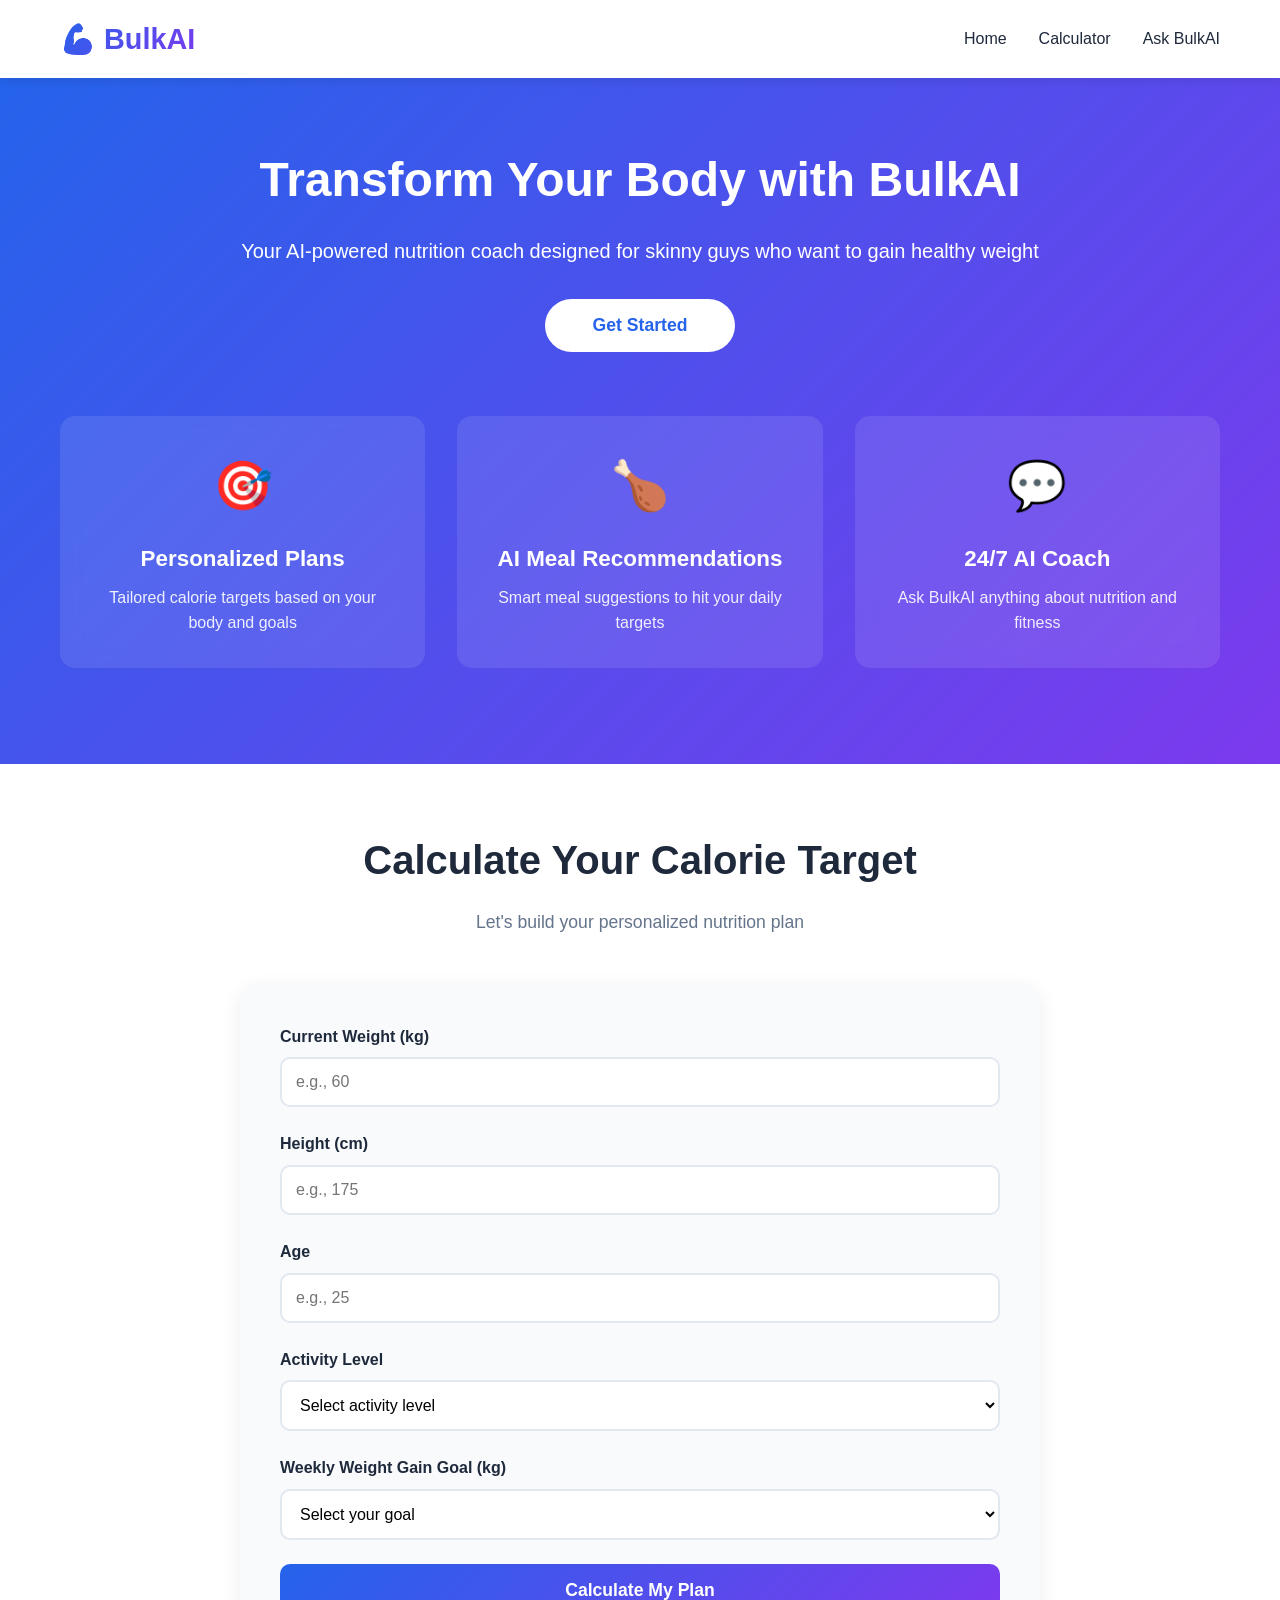
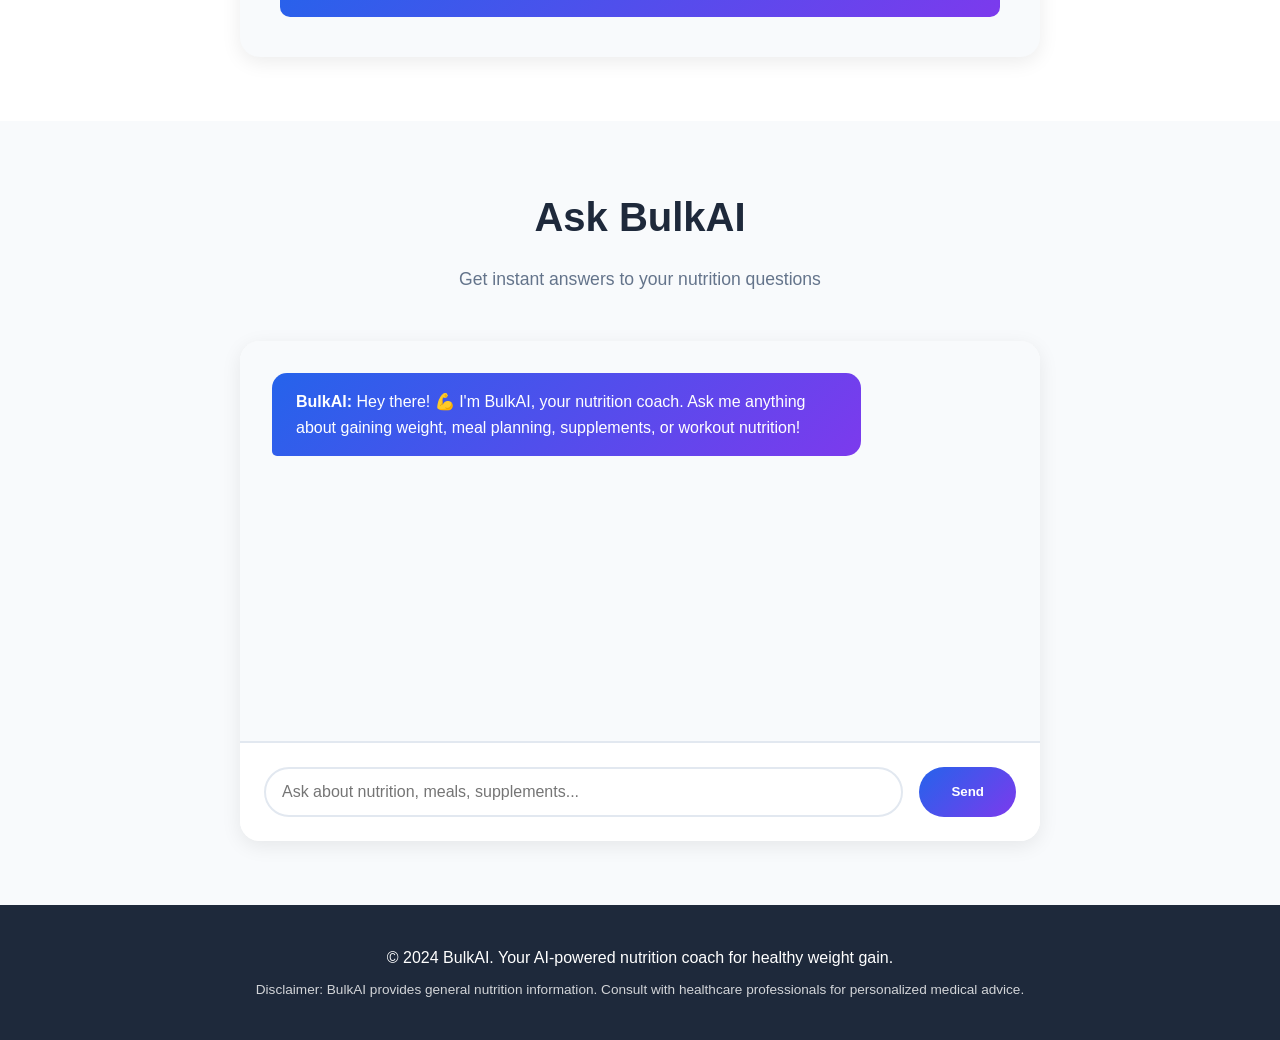
==== index.html @ 52ad4a72 "Create BulkAI web application with calculator and chat Co-authored-by: ayushalt01 <239588661+ayushal" ====
<!DOCTYPE html>
<html lang="en">
<head>
    <meta charset="UTF-8">
    <meta name="viewport" content="width=device-width, initial-scale=1.0">
    <title>BulkAI - Your AI Nutrition Coach for Healthy Weight Gain</title>
    <link rel="stylesheet" href="styles.css">
</head>
<body>
    <!-- Navigation -->
    <nav class="navbar">
        <div class="container">
            <div class="nav-brand">
                <h1>💪 BulkAI</h1>
            </div>
            <div class="nav-links">
                <a href="#home">Home</a>
                <a href="#calculator">Calculator</a>
                <a href="#chat">Ask BulkAI</a>
            </div>
        </div>
    </nav>

    <!-- Hero Section -->
    <section id="home" class="hero">
        <div class="container">
            <div class="hero-content">
                <h1 class="hero-title">Transform Your Body with BulkAI</h1>
                <p class="hero-subtitle">Your AI-powered nutrition coach designed for skinny guys who want to gain healthy weight</p>
                <button class="cta-button" onclick="scrollToCalculator()">Get Started</button>
            </div>
            <div class="hero-features">
                <div class="feature-card">
                    <span class="feature-icon">🎯</span>
                    <h3>Personalized Plans</h3>
                    <p>Tailored calorie targets based on your body and goals</p>
                </div>
                <div class="feature-card">
                    <span class="feature-icon">🍗</span>
                    <h3>AI Meal Recommendations</h3>
                    <p>Smart meal suggestions to hit your daily targets</p>
                </div>
                <div class="feature-card">
                    <span class="feature-icon">💬</span>
                    <h3>24/7 AI Coach</h3>
                    <p>Ask BulkAI anything about nutrition and fitness</p>
                </div>
            </div>
        </div>
    </section>

    <!-- Calculator Section -->
    <section id="calculator" class="calculator-section">
        <div class="container">
            <h2 class="section-title">Calculate Your Calorie Target</h2>
            <p class="section-subtitle">Let's build your personalized nutrition plan</p>
            
            <div class="calculator-content">
                <form id="bulkForm" class="bulk-form">
                    <div class="form-group">
                        <label for="weight">Current Weight (kg)</label>
                        <input type="number" id="weight" name="weight" placeholder="e.g., 60" required min="30" max="200" step="0.1">
                    </div>
                    
                    <div class="form-group">
                        <label for="height">Height (cm)</label>
                        <input type="number" id="height" name="height" placeholder="e.g., 175" required min="120" max="250">
                    </div>
                    
                    <div class="form-group">
                        <label for="age">Age</label>
                        <input type="number" id="age" name="age" placeholder="e.g., 25" required min="15" max="80">
                    </div>
                    
                    <div class="form-group">
                        <label for="activity">Activity Level</label>
                        <select id="activity" name="activity" required>
                            <option value="">Select activity level</option>
                            <option value="1.2">Sedentary (little or no exercise)</option>
                            <option value="1.375">Lightly active (1-3 days/week)</option>
                            <option value="1.55">Moderately active (3-5 days/week)</option>
                            <option value="1.725">Very active (6-7 days/week)</option>
                            <option value="1.9">Extremely active (athlete)</option>
                        </select>
                    </div>
                    
                    <div class="form-group">
                        <label for="goal">Weekly Weight Gain Goal (kg)</label>
                        <select id="goal" name="goal" required>
                            <option value="">Select your goal</option>
                            <option value="0.25">0.25 kg/week (Slow & Steady)</option>
                            <option value="0.5">0.5 kg/week (Recommended)</option>
                            <option value="0.75">0.75 kg/week (Aggressive)</option>
                        </select>
                    </div>
                    
                    <button type="submit" class="submit-button">Calculate My Plan</button>
                </form>
                
                <div id="results" class="results-container" style="display: none;">
                    <h3>Your Personalized Nutrition Plan</h3>
                    <div class="results-grid">
                        <div class="result-card">
                            <span class="result-label">Daily Calories</span>
                            <span class="result-value" id="calorieTarget">0</span>
                        </div>
                        <div class="result-card">
                            <span class="result-label">Protein (g)</span>
                            <span class="result-value" id="proteinTarget">0</span>
                        </div>
                        <div class="result-card">
                            <span class="result-label">Carbs (g)</span>
                            <span class="result-value" id="carbsTarget">0</span>
                        </div>
                        <div class="result-card">
                            <span class="result-label">Fats (g)</span>
                            <span class="result-value" id="fatsTarget">0</span>
                        </div>
                    </div>
                    
                    <div class="meal-recommendations">
                        <h4>🍽️ AI-Recommended Meals</h4>
                        <div id="mealList" class="meal-list"></div>
                    </div>
                </div>
            </div>
        </div>
    </section>

    <!-- Chat Section -->
    <section id="chat" class="chat-section">
        <div class="container">
            <h2 class="section-title">Ask BulkAI</h2>
            <p class="section-subtitle">Get instant answers to your nutrition questions</p>
            
            <div class="chat-container">
                <div id="chatMessages" class="chat-messages">
                    <div class="message bot-message">
                        <div class="message-content">
                            <strong>BulkAI:</strong> Hey there! 💪 I'm BulkAI, your nutrition coach. Ask me anything about gaining weight, meal planning, supplements, or workout nutrition!
                        </div>
                    </div>
                </div>
                
                <form id="chatForm" class="chat-input-form">
                    <input type="text" id="chatInput" placeholder="Ask about nutrition, meals, supplements..." required>
                    <button type="submit">Send</button>
                </form>
            </div>
        </div>
    </section>

    <!-- Footer -->
    <footer class="footer">
        <div class="container">
            <p>&copy; 2024 BulkAI. Your AI-powered nutrition coach for healthy weight gain.</p>
            <p class="disclaimer">Disclaimer: BulkAI provides general nutrition information. Consult with healthcare professionals for personalized medical advice.</p>
        </div>
    </footer>

    <script src="app.js"></script>
</body>
</html>
---- styles.css ----
/* Reset and Base Styles */
* {
    margin: 0;
    padding: 0;
    box-sizing: border-box;
}

:root {
    --primary-color: #2563eb;
    --primary-dark: #1e40af;
    --secondary-color: #10b981;
    --background: #f8fafc;
    --surface: #ffffff;
    --text-primary: #1e293b;
    --text-secondary: #64748b;
    --border-color: #e2e8f0;
    --success: #22c55e;
    --gradient: linear-gradient(135deg, #2563eb 0%, #7c3aed 100%);
}

body {
    font-family: 'Segoe UI', Tahoma, Geneva, Verdana, sans-serif;
    line-height: 1.6;
    color: var(--text-primary);
    background-color: var(--background);
}

.container {
    max-width: 1200px;
    margin: 0 auto;
    padding: 0 20px;
}

/* Navigation */
.navbar {
    background: var(--surface);
    box-shadow: 0 2px 10px rgba(0, 0, 0, 0.1);
    position: sticky;
    top: 0;
    z-index: 1000;
    padding: 1rem 0;
}

.navbar .container {
    display: flex;
    justify-content: space-between;
    align-items: center;
}

.nav-brand h1 {
    font-size: 1.8rem;
    background: var(--gradient);
    -webkit-background-clip: text;
    -webkit-text-fill-color: transparent;
    background-clip: text;
}

.nav-links {
    display: flex;
    gap: 2rem;
}

.nav-links a {
    color: var(--text-primary);
    text-decoration: none;
    font-weight: 500;
    transition: color 0.3s ease;
}

.nav-links a:hover {
    color: var(--primary-color);
}

/* Hero Section */
.hero {
    background: var(--gradient);
    color: white;
    padding: 4rem 0 6rem;
    text-align: center;
}

.hero-content {
    margin-bottom: 4rem;
}

.hero-title {
    font-size: 3rem;
    font-weight: 700;
    margin-bottom: 1rem;
    animation: fadeInUp 0.8s ease;
}

.hero-subtitle {
    font-size: 1.25rem;
    margin-bottom: 2rem;
    opacity: 0.95;
    animation: fadeInUp 0.8s ease 0.2s both;
}

.cta-button {
    background: white;
    color: var(--primary-color);
    border: none;
    padding: 1rem 3rem;
    font-size: 1.1rem;
    font-weight: 600;
    border-radius: 50px;
    cursor: pointer;
    transition: transform 0.3s ease, box-shadow 0.3s ease;
    animation: fadeInUp 0.8s ease 0.4s both;
}

.cta-button:hover {
    transform: translateY(-2px);
    box-shadow: 0 10px 25px rgba(0, 0, 0, 0.2);
}

.hero-features {
    display: grid;
    grid-template-columns: repeat(auto-fit, minmax(280px, 1fr));
    gap: 2rem;
    margin-top: 3rem;
}

.feature-card {
    background: rgba(255, 255, 255, 0.1);
    backdrop-filter: blur(10px);
    border-radius: 15px;
    padding: 2rem;
    transition: transform 0.3s ease;
}

.feature-card:hover {
    transform: translateY(-5px);
}

.feature-icon {
    font-size: 3rem;
    display: block;
    margin-bottom: 1rem;
}

.feature-card h3 {
    font-size: 1.4rem;
    margin-bottom: 0.5rem;
}

.feature-card p {
    opacity: 0.9;
}

/* Calculator Section */
.calculator-section {
    padding: 4rem 0;
    background: var(--surface);
}

.section-title {
    font-size: 2.5rem;
    text-align: center;
    margin-bottom: 1rem;
    color: var(--text-primary);
}

.section-subtitle {
    text-align: center;
    color: var(--text-secondary);
    font-size: 1.1rem;
    margin-bottom: 3rem;
}

.calculator-content {
    max-width: 800px;
    margin: 0 auto;
}

.bulk-form {
    background: var(--background);
    padding: 2.5rem;
    border-radius: 20px;
    box-shadow: 0 5px 20px rgba(0, 0, 0, 0.08);
}

.form-group {
    margin-bottom: 1.5rem;
}

.form-group label {
    display: block;
    font-weight: 600;
    margin-bottom: 0.5rem;
    color: var(--text-primary);
}

.form-group input,
.form-group select {
    width: 100%;
    padding: 0.875rem;
    border: 2px solid var(--border-color);
    border-radius: 10px;
    font-size: 1rem;
    transition: border-color 0.3s ease;
    background: var(--surface);
}

.form-group input:focus,
.form-group select:focus {
    outline: none;
    border-color: var(--primary-color);
}

.submit-button {
    width: 100%;
    background: var(--gradient);
    color: white;
    border: none;
    padding: 1rem;
    font-size: 1.1rem;
    font-weight: 600;
    border-radius: 10px;
    cursor: pointer;
    transition: transform 0.3s ease, box-shadow 0.3s ease;
}

.submit-button:hover {
    transform: translateY(-2px);
    box-shadow: 0 10px 25px rgba(37, 99, 235, 0.3);
}

/* Results */
.results-container {
    margin-top: 2rem;
    padding: 2rem;
    background: var(--background);
    border-radius: 20px;
    animation: fadeInUp 0.6s ease;
}

.results-container h3 {
    font-size: 1.8rem;
    margin-bottom: 1.5rem;
    text-align: center;
    color: var(--text-primary);
}

.results-grid {
    display: grid;
    grid-template-columns: repeat(auto-fit, minmax(150px, 1fr));
    gap: 1rem;
    margin-bottom: 2rem;
}

.result-card {
    background: var(--surface);
    padding: 1.5rem;
    border-radius: 15px;
    text-align: center;
    box-shadow: 0 2px 10px rgba(0, 0, 0, 0.05);
}

.result-label {
    display: block;
    font-size: 0.9rem;
    color: var(--text-secondary);
    margin-bottom: 0.5rem;
}

.result-value {
    display: block;
    font-size: 2rem;
    font-weight: 700;
    background: var(--gradient);
    -webkit-background-clip: text;
    -webkit-text-fill-color: transparent;
    background-clip: text;
}

/* Meal Recommendations */
.meal-recommendations {
    margin-top: 2rem;
}

.meal-recommendations h4 {
    font-size: 1.5rem;
    margin-bottom: 1rem;
    color: var(--text-primary);
}

.meal-list {
    display: grid;
    gap: 1rem;
}

.meal-item {
    background: var(--surface);
    padding: 1.5rem;
    border-radius: 15px;
    border-left: 4px solid var(--primary-color);
    box-shadow: 0 2px 10px rgba(0, 0, 0, 0.05);
}

.meal-item h5 {
    font-size: 1.2rem;
    margin-bottom: 0.5rem;
    color: var(--text-primary);
}

.meal-item p {
    color: var(--text-secondary);
    line-height: 1.6;
}

.meal-item .meal-calories {
    display: inline-block;
    margin-top: 0.5rem;
    padding: 0.3rem 0.8rem;
    background: var(--primary-color);
    color: white;
    border-radius: 20px;
    font-size: 0.9rem;
    font-weight: 600;
}

/* Chat Section */
.chat-section {
    padding: 4rem 0;
    background: var(--background);
}

.chat-container {
    max-width: 800px;
    margin: 0 auto;
    background: var(--surface);
    border-radius: 20px;
    box-shadow: 0 5px 20px rgba(0, 0, 0, 0.08);
    overflow: hidden;
}

.chat-messages {
    height: 400px;
    overflow-y: auto;
    padding: 2rem;
    background: var(--background);
}

.message {
    margin-bottom: 1.5rem;
    animation: fadeInUp 0.4s ease;
}

.message-content {
    padding: 1rem 1.5rem;
    border-radius: 15px;
    max-width: 80%;
    line-height: 1.6;
}

.bot-message .message-content {
    background: var(--gradient);
    color: white;
    border-bottom-left-radius: 5px;
}

.user-message .message-content {
    background: var(--border-color);
    color: var(--text-primary);
    margin-left: auto;
    border-bottom-right-radius: 5px;
}

.chat-input-form {
    display: flex;
    padding: 1.5rem;
    background: var(--surface);
    border-top: 2px solid var(--border-color);
}

.chat-input-form input {
    flex: 1;
    padding: 0.875rem 1rem;
    border: 2px solid var(--border-color);
    border-radius: 25px;
    font-size: 1rem;
    margin-right: 1rem;
}

.chat-input-form input:focus {
    outline: none;
    border-color: var(--primary-color);
}

.chat-input-form button {
    background: var(--gradient);
    color: white;
    border: none;
    padding: 0.875rem 2rem;
    border-radius: 25px;
    font-weight: 600;
    cursor: pointer;
    transition: transform 0.3s ease;
}

.chat-input-form button:hover {
    transform: scale(1.05);
}

/* Footer */
.footer {
    background: var(--text-primary);
    color: white;
    padding: 2rem 0;
    text-align: center;
}

.footer p {
    margin: 0.5rem 0;
}

.disclaimer {
    font-size: 0.85rem;
    opacity: 0.8;
    margin-top: 1rem;
}

/* Animations */
@keyframes fadeInUp {
    from {
        opacity: 0;
        transform: translateY(20px);
    }
    to {
        opacity: 1;
        transform: translateY(0);
    }
}

/* Responsive Design */
@media (max-width: 768px) {
    .hero-title {
        font-size: 2rem;
    }
    
    .hero-subtitle {
        font-size: 1rem;
    }
    
    .nav-links {
        gap: 1rem;
    }
    
    .section-title {
        font-size: 2rem;
    }
    
    .bulk-form {
        padding: 1.5rem;
    }
    
    .results-grid {
        grid-template-columns: repeat(2, 1fr);
    }
    
    .chat-messages {
        height: 300px;
    }
    
    .message-content {
        max-width: 90%;
    }
}

@media (max-width: 480px) {
    .nav-links {
        font-size: 0.9rem;
        gap: 0.8rem;
    }
    
    .hero-title {
        font-size: 1.5rem;
    }
    
    .cta-button {
        padding: 0.8rem 2rem;
        font-size: 1rem;
    }
    
    .results-grid {
        grid-template-columns: 1fr;
    }
}
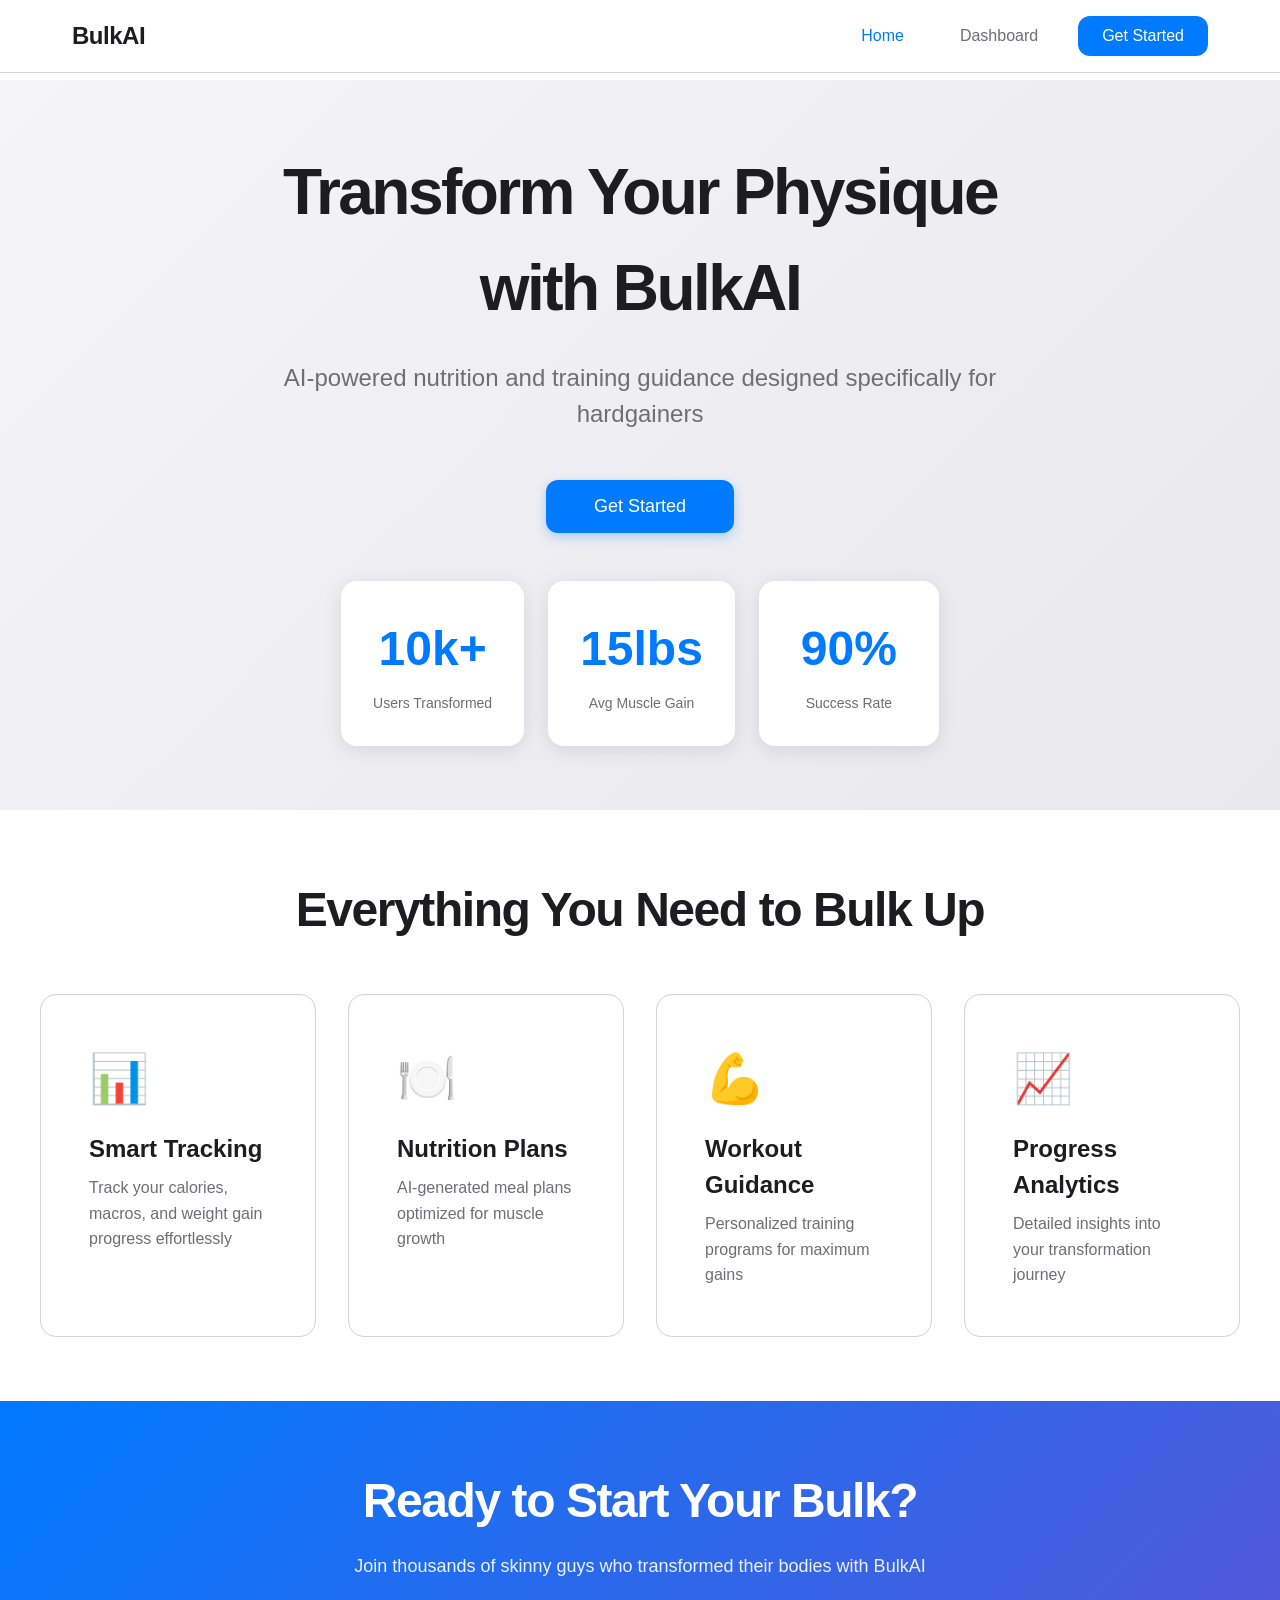
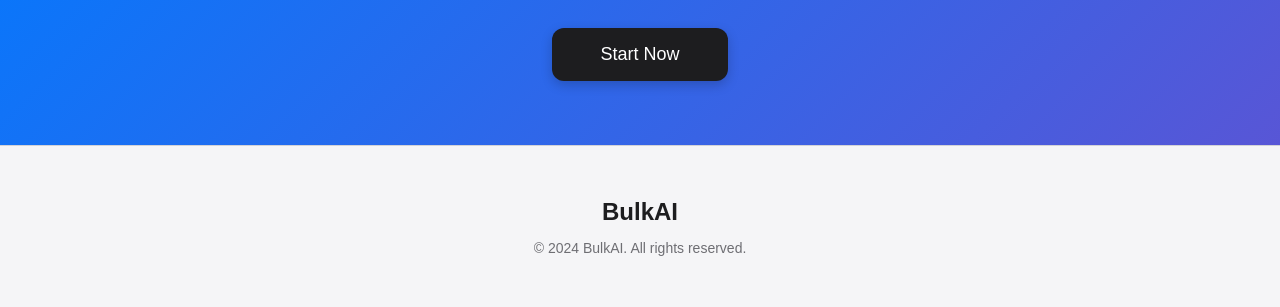
==== commit b3fec593: "Create BulkAI web app with landing page, dashboard, and nutrition form Co-authored-by: ayushalt01 <2" ====
--- a/index.html
+++ b/index.html
@@ -3,161 +3,91 @@
 <head>
     <meta charset="UTF-8">
     <meta name="viewport" content="width=device-width, initial-scale=1.0">
-    <title>BulkAI - Your AI Nutrition Coach for Healthy Weight Gain</title>
+    <title>BulkAI - Smart Muscle Gain for Skinny Guys</title>
     <link rel="stylesheet" href="styles.css">
 </head>
 <body>
     <!-- Navigation -->
     <nav class="navbar">
-        <div class="container">
-            <div class="nav-brand">
-                <h1>💪 BulkAI</h1>
-            </div>
+        <div class="nav-container">
+            <div class="logo">BulkAI</div>
             <div class="nav-links">
-                <a href="#home">Home</a>
-                <a href="#calculator">Calculator</a>
-                <a href="#chat">Ask BulkAI</a>
+                <a href="index.html" class="nav-link active">Home</a>
+                <a href="dashboard.html" class="nav-link">Dashboard</a>
+                <a href="#" class="nav-link btn-primary" id="getStartedNav">Get Started</a>
             </div>
         </div>
     </nav>
 
     <!-- Hero Section -->
-    <section id="home" class="hero">
-        <div class="container">
-            <div class="hero-content">
-                <h1 class="hero-title">Transform Your Body with BulkAI</h1>
-                <p class="hero-subtitle">Your AI-powered nutrition coach designed for skinny guys who want to gain healthy weight</p>
-                <button class="cta-button" onclick="scrollToCalculator()">Get Started</button>
+    <section class="hero">
+        <div class="hero-content fade-in">
+            <h1 class="hero-title">Transform Your Physique with BulkAI</h1>
+            <p class="hero-subtitle">AI-powered nutrition and training guidance designed specifically for hardgainers</p>
+            <button class="cta-button" id="getStartedBtn">Get Started</button>
+        </div>
+        <div class="hero-visual fade-in-delayed">
+            <div class="stat-card">
+                <div class="stat-number">10k+</div>
+                <div class="stat-label">Users Transformed</div>
             </div>
-            <div class="hero-features">
-                <div class="feature-card">
-                    <span class="feature-icon">🎯</span>
-                    <h3>Personalized Plans</h3>
-                    <p>Tailored calorie targets based on your body and goals</p>
+            <div class="stat-card">
+                <div class="stat-number">15lbs</div>
+                <div class="stat-label">Avg Muscle Gain</div>
+            </div>
+            <div class="stat-card">
+                <div class="stat-number">90%</div>
+                <div class="stat-label">Success Rate</div>
+            </div>
+        </div>
+    </section>
+
+    <!-- Features Section -->
+    <section class="features">
+        <div class="features-container">
+            <h2 class="section-title">Everything You Need to Bulk Up</h2>
+            <div class="features-grid">
+                <div class="feature-card slide-up">
+                    <div class="feature-icon">📊</div>
+                    <h3 class="feature-title">Smart Tracking</h3>
+                    <p class="feature-description">Track your calories, macros, and weight gain progress effortlessly</p>
                 </div>
-                <div class="feature-card">
-                    <span class="feature-icon">🍗</span>
-                    <h3>AI Meal Recommendations</h3>
-                    <p>Smart meal suggestions to hit your daily targets</p>
+                <div class="feature-card slide-up delay-1">
+                    <div class="feature-icon">🍽️</div>
+                    <h3 class="feature-title">Nutrition Plans</h3>
+                    <p class="feature-description">AI-generated meal plans optimized for muscle growth</p>
                 </div>
-                <div class="feature-card">
-                    <span class="feature-icon">💬</span>
-                    <h3>24/7 AI Coach</h3>
-                    <p>Ask BulkAI anything about nutrition and fitness</p>
+                <div class="feature-card slide-up delay-2">
+                    <div class="feature-icon">💪</div>
+                    <h3 class="feature-title">Workout Guidance</h3>
+                    <p class="feature-description">Personalized training programs for maximum gains</p>
+                </div>
+                <div class="feature-card slide-up delay-3">
+                    <div class="feature-icon">📈</div>
+                    <h3 class="feature-title">Progress Analytics</h3>
+                    <p class="feature-description">Detailed insights into your transformation journey</p>
                 </div>
             </div>
         </div>
     </section>
 
-    <!-- Calculator Section -->
-    <section id="calculator" class="calculator-section">
-        <div class="container">
-            <h2 class="section-title">Calculate Your Calorie Target</h2>
-            <p class="section-subtitle">Let's build your personalized nutrition plan</p>
-            
-            <div class="calculator-content">
-                <form id="bulkForm" class="bulk-form">
-                    <div class="form-group">
-                        <label for="weight">Current Weight (kg)</label>
-                        <input type="number" id="weight" name="weight" placeholder="e.g., 60" required min="30" max="200" step="0.1">
-                    </div>
-                    
-                    <div class="form-group">
-                        <label for="height">Height (cm)</label>
-                        <input type="number" id="height" name="height" placeholder="e.g., 175" required min="120" max="250">
-                    </div>
-                    
-                    <div class="form-group">
-                        <label for="age">Age</label>
-                        <input type="number" id="age" name="age" placeholder="e.g., 25" required min="15" max="80">
-                    </div>
-                    
-                    <div class="form-group">
-                        <label for="activity">Activity Level</label>
-                        <select id="activity" name="activity" required>
-                            <option value="">Select activity level</option>
-                            <option value="1.2">Sedentary (little or no exercise)</option>
-                            <option value="1.375">Lightly active (1-3 days/week)</option>
-                            <option value="1.55">Moderately active (3-5 days/week)</option>
-                            <option value="1.725">Very active (6-7 days/week)</option>
-                            <option value="1.9">Extremely active (athlete)</option>
-                        </select>
-                    </div>
-                    
-                    <div class="form-group">
-                        <label for="goal">Weekly Weight Gain Goal (kg)</label>
-                        <select id="goal" name="goal" required>
-                            <option value="">Select your goal</option>
-                            <option value="0.25">0.25 kg/week (Slow & Steady)</option>
-                            <option value="0.5">0.5 kg/week (Recommended)</option>
-                            <option value="0.75">0.75 kg/week (Aggressive)</option>
-                        </select>
-                    </div>
-                    
-                    <button type="submit" class="submit-button">Calculate My Plan</button>
-                </form>
-                
-                <div id="results" class="results-container" style="display: none;">
-                    <h3>Your Personalized Nutrition Plan</h3>
-                    <div class="results-grid">
-                        <div class="result-card">
-                            <span class="result-label">Daily Calories</span>
-                            <span class="result-value" id="calorieTarget">0</span>
-                        </div>
-                        <div class="result-card">
-                            <span class="result-label">Protein (g)</span>
-                            <span class="result-value" id="proteinTarget">0</span>
-                        </div>
-                        <div class="result-card">
-                            <span class="result-label">Carbs (g)</span>
-                            <span class="result-value" id="carbsTarget">0</span>
-                        </div>
-                        <div class="result-card">
-                            <span class="result-label">Fats (g)</span>
-                            <span class="result-value" id="fatsTarget">0</span>
-                        </div>
-                    </div>
-                    
-                    <div class="meal-recommendations">
-                        <h4>🍽️ AI-Recommended Meals</h4>
-                        <div id="mealList" class="meal-list"></div>
-                    </div>
-                </div>
-            </div>
-        </div>
-    </section>
-
-    <!-- Chat Section -->
-    <section id="chat" class="chat-section">
-        <div class="container">
-            <h2 class="section-title">Ask BulkAI</h2>
-            <p class="section-subtitle">Get instant answers to your nutrition questions</p>
-            
-            <div class="chat-container">
-                <div id="chatMessages" class="chat-messages">
-                    <div class="message bot-message">
-                        <div class="message-content">
-                            <strong>BulkAI:</strong> Hey there! 💪 I'm BulkAI, your nutrition coach. Ask me anything about gaining weight, meal planning, supplements, or workout nutrition!
-                        </div>
-                    </div>
-                </div>
-                
-                <form id="chatForm" class="chat-input-form">
-                    <input type="text" id="chatInput" placeholder="Ask about nutrition, meals, supplements..." required>
-                    <button type="submit">Send</button>
-                </form>
-            </div>
+    <!-- CTA Section -->
+    <section class="cta-section">
+        <div class="cta-content fade-in">
+            <h2 class="cta-title">Ready to Start Your Bulk?</h2>
+            <p class="cta-text">Join thousands of skinny guys who transformed their bodies with BulkAI</p>
+            <button class="cta-button secondary" id="startNowBtn">Start Now</button>
         </div>
     </section>
 
     <!-- Footer -->
     <footer class="footer">
-        <div class="container">
-            <p>&copy; 2024 BulkAI. Your AI-powered nutrition coach for healthy weight gain.</p>
-            <p class="disclaimer">Disclaimer: BulkAI provides general nutrition information. Consult with healthcare professionals for personalized medical advice.</p>
+        <div class="footer-content">
+            <div class="footer-logo">BulkAI</div>
+            <p class="footer-text">© 2024 BulkAI. All rights reserved.</p>
         </div>
     </footer>
 
-    <script src="app.js"></script>
+    <script src="script.js"></script>
 </body>
 </html>
--- a/styles.css
+++ b/styles.css
@@ -1,4 +1,4 @@
-/* Reset and Base Styles */
+/* Global Styles & SF Pro Font */
 * {
     margin: 0;
     padding: 0;
@@ -6,424 +6,794 @@
 }
 
 :root {
-    --primary-color: #2563eb;
-    --primary-dark: #1e40af;
-    --secondary-color: #10b981;
-    --background: #f8fafc;
-    --surface: #ffffff;
-    --text-primary: #1e293b;
-    --text-secondary: #64748b;
-    --border-color: #e2e8f0;
-    --success: #22c55e;
-    --gradient: linear-gradient(135deg, #2563eb 0%, #7c3aed 100%);
+    /* Colors - Apple-inspired palette */
+    --primary: #007AFF;
+    --primary-dark: #0051D5;
+    --secondary: #5856D6;
+    --success: #34C759;
+    --warning: #FF9500;
+    --error: #FF3B30;
+    --background: #FFFFFF;
+    --surface: #F5F5F7;
+    --surface-elevated: #FFFFFF;
+    --text-primary: #1D1D1F;
+    --text-secondary: #6E6E73;
+    --border: #D2D2D7;
+    --shadow: rgba(0, 0, 0, 0.1);
+    
+    /* Typography */
+    --font-family: -apple-system, BlinkMacSystemFont, 'Segoe UI', 'Roboto', 'Helvetica Neue', Arial, sans-serif;
+    --font-size-xs: 0.75rem;
+    --font-size-sm: 0.875rem;
+    --font-size-base: 1rem;
+    --font-size-lg: 1.125rem;
+    --font-size-xl: 1.5rem;
+    --font-size-2xl: 2rem;
+    --font-size-3xl: 3rem;
+    --font-size-4xl: 4rem;
+    
+    /* Spacing */
+    --spacing-xs: 0.25rem;
+    --spacing-sm: 0.5rem;
+    --spacing-md: 1rem;
+    --spacing-lg: 1.5rem;
+    --spacing-xl: 2rem;
+    --spacing-2xl: 3rem;
+    --spacing-3xl: 4rem;
+    
+    /* Border Radius */
+    --radius-sm: 8px;
+    --radius-md: 12px;
+    --radius-lg: 16px;
+    --radius-xl: 24px;
+    
+    /* Transitions */
+    --transition-fast: 150ms ease;
+    --transition-base: 250ms ease;
+    --transition-slow: 350ms ease;
 }
 
 body {
-    font-family: 'Segoe UI', Tahoma, Geneva, Verdana, sans-serif;
-    line-height: 1.6;
+    font-family: var(--font-family);
+    background-color: var(--background);
     color: var(--text-primary);
-    background-color: var(--background);
-}
-
-.container {
+    line-height: 1.5;
+    -webkit-font-smoothing: antialiased;
+    -moz-osx-font-smoothing: grayscale;
+}
+
+/* Navigation */
+.navbar {
+    position: fixed;
+    top: 0;
+    left: 0;
+    right: 0;
+    background: rgba(255, 255, 255, 0.8);
+    backdrop-filter: blur(20px);
+    -webkit-backdrop-filter: blur(20px);
+    border-bottom: 1px solid var(--border);
+    z-index: 1000;
+    padding: var(--spacing-md) 0;
+}
+
+.nav-container {
     max-width: 1200px;
     margin: 0 auto;
-    padding: 0 20px;
-}
-
-/* Navigation */
-.navbar {
-    background: var(--surface);
-    box-shadow: 0 2px 10px rgba(0, 0, 0, 0.1);
-    position: sticky;
-    top: 0;
-    z-index: 1000;
-    padding: 1rem 0;
-}
-
-.navbar .container {
+    padding: 0 var(--spacing-xl);
     display: flex;
     justify-content: space-between;
     align-items: center;
 }
 
-.nav-brand h1 {
-    font-size: 1.8rem;
-    background: var(--gradient);
-    -webkit-background-clip: text;
-    -webkit-text-fill-color: transparent;
-    background-clip: text;
+.logo {
+    font-size: var(--font-size-xl);
+    font-weight: 600;
+    color: var(--text-primary);
+    letter-spacing: -0.02em;
 }
 
 .nav-links {
     display: flex;
-    gap: 2rem;
-}
-
-.nav-links a {
+    gap: var(--spacing-lg);
+    align-items: center;
+}
+
+.nav-link {
+    color: var(--text-secondary);
+    text-decoration: none;
+    font-size: var(--font-size-base);
+    font-weight: 400;
+    transition: color var(--transition-fast);
+    padding: var(--spacing-sm) var(--spacing-md);
+    border-radius: var(--radius-sm);
+}
+
+.nav-link:hover {
     color: var(--text-primary);
-    text-decoration: none;
-    font-weight: 500;
-    transition: color 0.3s ease;
-}
-
-.nav-links a:hover {
-    color: var(--primary-color);
+}
+
+.nav-link.active {
+    color: var(--primary);
+}
+
+.nav-link.btn-primary {
+    background: var(--primary);
+    color: white;
+    font-weight: 500;
+    padding: var(--spacing-sm) var(--spacing-lg);
+}
+
+.nav-link.btn-primary:hover {
+    background: var(--primary-dark);
+    color: white;
 }
 
 /* Hero Section */
 .hero {
-    background: var(--gradient);
+    margin-top: 80px;
+    padding: var(--spacing-3xl) var(--spacing-xl);
+    min-height: 80vh;
+    display: flex;
+    flex-direction: column;
+    align-items: center;
+    justify-content: center;
+    text-align: center;
+    background: linear-gradient(135deg, #F5F5F7 0%, #E8E8ED 100%);
+}
+
+.hero-content {
+    max-width: 800px;
+    margin-bottom: var(--spacing-2xl);
+}
+
+.hero-title {
+    font-size: var(--font-size-4xl);
+    font-weight: 700;
+    letter-spacing: -0.04em;
+    margin-bottom: var(--spacing-lg);
+    color: var(--text-primary);
+}
+
+.hero-subtitle {
+    font-size: var(--font-size-xl);
+    color: var(--text-secondary);
+    margin-bottom: var(--spacing-2xl);
+    font-weight: 400;
+}
+
+.cta-button {
+    background: var(--primary);
     color: white;
-    padding: 4rem 0 6rem;
+    border: none;
+    padding: var(--spacing-md) var(--spacing-2xl);
+    font-size: var(--font-size-lg);
+    font-weight: 500;
+    border-radius: var(--radius-md);
+    cursor: pointer;
+    transition: all var(--transition-base);
+    box-shadow: 0 4px 12px rgba(0, 122, 255, 0.3);
+}
+
+.cta-button:hover {
+    background: var(--primary-dark);
+    transform: translateY(-2px);
+    box-shadow: 0 8px 20px rgba(0, 122, 255, 0.4);
+}
+
+.cta-button.secondary {
+    background: var(--text-primary);
+    box-shadow: 0 4px 12px rgba(0, 0, 0, 0.2);
+}
+
+.cta-button.secondary:hover {
+    background: #000;
+    box-shadow: 0 8px 20px rgba(0, 0, 0, 0.3);
+}
+
+.hero-visual {
+    display: flex;
+    gap: var(--spacing-lg);
+    flex-wrap: wrap;
+    justify-content: center;
+}
+
+.stat-card {
+    background: var(--surface-elevated);
+    padding: var(--spacing-xl);
+    border-radius: var(--radius-lg);
+    box-shadow: 0 4px 20px var(--shadow);
+    min-width: 180px;
+    transition: transform var(--transition-base);
+}
+
+.stat-card:hover {
+    transform: translateY(-4px);
+}
+
+.stat-number {
+    font-size: var(--font-size-3xl);
+    font-weight: 700;
+    color: var(--primary);
+    margin-bottom: var(--spacing-sm);
+}
+
+.stat-label {
+    font-size: var(--font-size-sm);
+    color: var(--text-secondary);
+    font-weight: 500;
+}
+
+/* Features Section */
+.features {
+    padding: var(--spacing-3xl) var(--spacing-xl);
+    background: var(--background);
+}
+
+.features-container {
+    max-width: 1200px;
+    margin: 0 auto;
+}
+
+.section-title {
+    font-size: var(--font-size-3xl);
+    font-weight: 700;
     text-align: center;
-}
-
-.hero-content {
-    margin-bottom: 4rem;
-}
-
-.hero-title {
-    font-size: 3rem;
-    font-weight: 700;
-    margin-bottom: 1rem;
-    animation: fadeInUp 0.8s ease;
-}
-
-.hero-subtitle {
-    font-size: 1.25rem;
-    margin-bottom: 2rem;
-    opacity: 0.95;
-    animation: fadeInUp 0.8s ease 0.2s both;
-}
-
-.cta-button {
-    background: white;
-    color: var(--primary-color);
-    border: none;
-    padding: 1rem 3rem;
-    font-size: 1.1rem;
-    font-weight: 600;
-    border-radius: 50px;
-    cursor: pointer;
-    transition: transform 0.3s ease, box-shadow 0.3s ease;
-    animation: fadeInUp 0.8s ease 0.4s both;
-}
-
-.cta-button:hover {
-    transform: translateY(-2px);
-    box-shadow: 0 10px 25px rgba(0, 0, 0, 0.2);
-}
-
-.hero-features {
+    margin-bottom: var(--spacing-2xl);
+    letter-spacing: -0.03em;
+}
+
+.features-grid {
     display: grid;
-    grid-template-columns: repeat(auto-fit, minmax(280px, 1fr));
-    gap: 2rem;
-    margin-top: 3rem;
+    grid-template-columns: repeat(auto-fit, minmax(250px, 1fr));
+    gap: var(--spacing-xl);
 }
 
 .feature-card {
-    background: rgba(255, 255, 255, 0.1);
-    backdrop-filter: blur(10px);
-    border-radius: 15px;
-    padding: 2rem;
-    transition: transform 0.3s ease;
+    background: var(--surface-elevated);
+    padding: var(--spacing-2xl);
+    border-radius: var(--radius-lg);
+    border: 1px solid var(--border);
+    transition: all var(--transition-base);
 }
 
 .feature-card:hover {
-    transform: translateY(-5px);
+    transform: translateY(-4px);
+    box-shadow: 0 8px 24px var(--shadow);
+    border-color: var(--primary);
 }
 
 .feature-icon {
     font-size: 3rem;
-    display: block;
-    margin-bottom: 1rem;
-}
-
-.feature-card h3 {
-    font-size: 1.4rem;
-    margin-bottom: 0.5rem;
-}
-
-.feature-card p {
-    opacity: 0.9;
-}
-
-/* Calculator Section */
-.calculator-section {
-    padding: 4rem 0;
-    background: var(--surface);
-}
-
-.section-title {
-    font-size: 2.5rem;
+    margin-bottom: var(--spacing-md);
+}
+
+.feature-title {
+    font-size: var(--font-size-xl);
+    font-weight: 600;
+    margin-bottom: var(--spacing-sm);
+}
+
+.feature-description {
+    color: var(--text-secondary);
+    font-size: var(--font-size-base);
+    line-height: 1.6;
+}
+
+/* CTA Section */
+.cta-section {
+    padding: var(--spacing-3xl) var(--spacing-xl);
+    background: linear-gradient(135deg, var(--primary) 0%, var(--secondary) 100%);
     text-align: center;
-    margin-bottom: 1rem;
-    color: var(--text-primary);
-}
-
-.section-subtitle {
-    text-align: center;
-    color: var(--text-secondary);
-    font-size: 1.1rem;
-    margin-bottom: 3rem;
-}
-
-.calculator-content {
+}
+
+.cta-content {
     max-width: 800px;
     margin: 0 auto;
 }
 
-.bulk-form {
-    background: var(--background);
-    padding: 2.5rem;
-    border-radius: 20px;
-    box-shadow: 0 5px 20px rgba(0, 0, 0, 0.08);
-}
-
-.form-group {
-    margin-bottom: 1.5rem;
-}
-
-.form-group label {
-    display: block;
+.cta-title {
+    font-size: var(--font-size-3xl);
+    font-weight: 700;
+    color: white;
+    margin-bottom: var(--spacing-md);
+    letter-spacing: -0.03em;
+}
+
+.cta-text {
+    font-size: var(--font-size-lg);
+    color: rgba(255, 255, 255, 0.9);
+    margin-bottom: var(--spacing-2xl);
+}
+
+/* Footer */
+.footer {
+    background: var(--surface);
+    padding: var(--spacing-2xl) var(--spacing-xl);
+    text-align: center;
+    border-top: 1px solid var(--border);
+}
+
+.footer-logo {
+    font-size: var(--font-size-xl);
     font-weight: 600;
-    margin-bottom: 0.5rem;
+    margin-bottom: var(--spacing-sm);
+}
+
+.footer-text {
+    color: var(--text-secondary);
+    font-size: var(--font-size-sm);
+}
+
+/* Dashboard Styles */
+.dashboard {
+    margin-top: 80px;
+    padding: var(--spacing-2xl) var(--spacing-xl);
+    background: var(--surface);
+    min-height: 100vh;
+}
+
+.dashboard-container {
+    max-width: 1200px;
+    margin: 0 auto;
+}
+
+.dashboard-header {
+    margin-bottom: var(--spacing-2xl);
+}
+
+.dashboard-title {
+    font-size: var(--font-size-3xl);
+    font-weight: 700;
+    margin-bottom: var(--spacing-sm);
+    letter-spacing: -0.03em;
+}
+
+.dashboard-subtitle {
+    font-size: var(--font-size-lg);
+    color: var(--text-secondary);
+}
+
+.stats-grid {
+    display: grid;
+    grid-template-columns: repeat(auto-fit, minmax(250px, 1fr));
+    gap: var(--spacing-lg);
+    margin-bottom: var(--spacing-2xl);
+}
+
+.dashboard-card {
+    background: var(--surface-elevated);
+    border-radius: var(--radius-lg);
+    padding: var(--spacing-xl);
+    border: 1px solid var(--border);
+    box-shadow: 0 2px 8px var(--shadow);
+    transition: all var(--transition-base);
+}
+
+.dashboard-card:hover {
+    box-shadow: 0 4px 16px var(--shadow);
+    transform: translateY(-2px);
+}
+
+.dashboard-card.full-width {
+    grid-column: 1 / -1;
+}
+
+.card-header {
+    display: flex;
+    justify-content: space-between;
+    align-items: center;
+    margin-bottom: var(--spacing-lg);
+}
+
+.card-title {
+    font-size: var(--font-size-base);
+    font-weight: 600;
+    color: var(--text-secondary);
+    text-transform: uppercase;
+    letter-spacing: 0.05em;
+    font-size: var(--font-size-sm);
+}
+
+.card-icon {
+    font-size: 1.5rem;
+}
+
+.card-content {
+    display: flex;
+    align-items: baseline;
+    gap: var(--spacing-sm);
+}
+
+.metric-value {
+    font-size: var(--font-size-3xl);
+    font-weight: 700;
     color: var(--text-primary);
 }
 
-.form-group input,
-.form-group select {
-    width: 100%;
-    padding: 0.875rem;
-    border: 2px solid var(--border-color);
-    border-radius: 10px;
-    font-size: 1rem;
-    transition: border-color 0.3s ease;
+.metric-unit {
+    font-size: var(--font-size-lg);
+    color: var(--text-secondary);
+}
+
+.card-footer {
+    margin-top: var(--spacing-md);
+}
+
+.trend {
+    font-size: var(--font-size-sm);
+    font-weight: 500;
+    padding: var(--spacing-xs) var(--spacing-sm);
+    border-radius: var(--radius-sm);
+    display: inline-block;
+}
+
+.trend.positive {
+    color: var(--success);
+    background: rgba(52, 199, 89, 0.1);
+}
+
+.trend.negative {
+    color: var(--error);
+    background: rgba(255, 59, 48, 0.1);
+}
+
+.trend.neutral {
+    color: var(--text-secondary);
     background: var(--surface);
 }
 
-.form-group input:focus,
-.form-group select:focus {
-    outline: none;
-    border-color: var(--primary-color);
-}
-
-.submit-button {
-    width: 100%;
-    background: var(--gradient);
+/* Chart Section */
+.chart-section {
+    margin-bottom: var(--spacing-2xl);
+}
+
+.chart-controls {
+    display: flex;
+    gap: var(--spacing-sm);
+}
+
+.chart-btn {
+    padding: var(--spacing-sm) var(--spacing-md);
+    border: 1px solid var(--border);
+    background: var(--surface);
+    color: var(--text-secondary);
+    border-radius: var(--radius-sm);
+    cursor: pointer;
+    font-size: var(--font-size-sm);
+    font-weight: 500;
+    transition: all var(--transition-fast);
+}
+
+.chart-btn:hover {
+    background: var(--surface-elevated);
+}
+
+.chart-btn.active {
+    background: var(--primary);
     color: white;
-    border: none;
-    padding: 1rem;
-    font-size: 1.1rem;
+    border-color: var(--primary);
+}
+
+.chart-container {
+    height: 300px;
+    display: flex;
+    align-items: center;
+    justify-content: center;
+    color: var(--text-secondary);
+    font-size: var(--font-size-lg);
+    margin-top: var(--spacing-lg);
+}
+
+/* Quick Actions */
+.quick-actions {
+    margin-bottom: var(--spacing-2xl);
+}
+
+.section-title-small {
+    font-size: var(--font-size-xl);
     font-weight: 600;
-    border-radius: 10px;
-    cursor: pointer;
-    transition: transform 0.3s ease, box-shadow 0.3s ease;
-}
-
-.submit-button:hover {
-    transform: translateY(-2px);
-    box-shadow: 0 10px 25px rgba(37, 99, 235, 0.3);
-}
-
-/* Results */
-.results-container {
-    margin-top: 2rem;
-    padding: 2rem;
-    background: var(--background);
-    border-radius: 20px;
-    animation: fadeInUp 0.6s ease;
-}
-
-.results-container h3 {
-    font-size: 1.8rem;
-    margin-bottom: 1.5rem;
-    text-align: center;
-    color: var(--text-primary);
-}
-
-.results-grid {
+    margin-bottom: var(--spacing-lg);
+}
+
+.actions-grid {
     display: grid;
     grid-template-columns: repeat(auto-fit, minmax(150px, 1fr));
-    gap: 1rem;
-    margin-bottom: 2rem;
-}
-
-.result-card {
+    gap: var(--spacing-md);
+}
+
+.action-card {
+    background: var(--surface-elevated);
+    padding: var(--spacing-xl);
+    border-radius: var(--radius-lg);
+    text-align: center;
+    cursor: pointer;
+    transition: all var(--transition-base);
+    border: 1px solid var(--border);
+    text-decoration: none;
+    color: var(--text-primary);
+    display: block;
+}
+
+.action-card:hover {
+    transform: translateY(-4px);
+    box-shadow: 0 8px 24px var(--shadow);
+    border-color: var(--primary);
+}
+
+.action-icon {
+    font-size: 2.5rem;
+    margin-bottom: var(--spacing-sm);
+}
+
+.action-title {
+    font-size: var(--font-size-base);
+    font-weight: 500;
+}
+
+/* Activity Section */
+.activity-section {
+    margin-bottom: var(--spacing-2xl);
+}
+
+.activity-list {
+    display: flex;
+    flex-direction: column;
+    gap: var(--spacing-md);
+}
+
+.activity-item {
+    display: flex;
+    align-items: center;
+    gap: var(--spacing-md);
+    padding: var(--spacing-md);
+    border-radius: var(--radius-md);
+    transition: background var(--transition-fast);
+}
+
+.activity-item:hover {
     background: var(--surface);
-    padding: 1.5rem;
-    border-radius: 15px;
-    text-align: center;
-    box-shadow: 0 2px 10px rgba(0, 0, 0, 0.05);
-}
-
-.result-label {
-    display: block;
-    font-size: 0.9rem;
-    color: var(--text-secondary);
-    margin-bottom: 0.5rem;
-}
-
-.result-value {
-    display: block;
-    font-size: 2rem;
-    font-weight: 700;
-    background: var(--gradient);
-    -webkit-background-clip: text;
-    -webkit-text-fill-color: transparent;
-    background-clip: text;
-}
-
-/* Meal Recommendations */
-.meal-recommendations {
-    margin-top: 2rem;
-}
-
-.meal-recommendations h4 {
+}
+
+.activity-icon {
     font-size: 1.5rem;
-    margin-bottom: 1rem;
-    color: var(--text-primary);
-}
-
-.meal-list {
-    display: grid;
-    gap: 1rem;
-}
-
-.meal-item {
+    width: 40px;
+    height: 40px;
+    display: flex;
+    align-items: center;
+    justify-content: center;
     background: var(--surface);
-    padding: 1.5rem;
-    border-radius: 15px;
-    border-left: 4px solid var(--primary-color);
-    box-shadow: 0 2px 10px rgba(0, 0, 0, 0.05);
-}
-
-.meal-item h5 {
-    font-size: 1.2rem;
-    margin-bottom: 0.5rem;
-    color: var(--text-primary);
-}
-
-.meal-item p {
-    color: var(--text-secondary);
-    line-height: 1.6;
-}
-
-.meal-item .meal-calories {
-    display: inline-block;
-    margin-top: 0.5rem;
-    padding: 0.3rem 0.8rem;
-    background: var(--primary-color);
-    color: white;
-    border-radius: 20px;
-    font-size: 0.9rem;
+    border-radius: var(--radius-sm);
+}
+
+.activity-details {
+    flex: 1;
+}
+
+.activity-title {
+    font-weight: 500;
+    font-size: var(--font-size-base);
+    margin-bottom: 2px;
+}
+
+.activity-time {
+    font-size: var(--font-size-sm);
+    color: var(--text-secondary);
+}
+
+.activity-value {
     font-weight: 600;
-}
-
-/* Chat Section */
-.chat-section {
-    padding: 4rem 0;
-    background: var(--background);
-}
-
-.chat-container {
+    color: var(--primary);
+}
+
+/* Nutrition Form Styles */
+.nutrition-page {
+    margin-top: 80px;
+    padding: var(--spacing-2xl) var(--spacing-xl);
+    background: var(--surface);
+    min-height: 100vh;
+}
+
+.form-container {
     max-width: 800px;
     margin: 0 auto;
+}
+
+.form-header {
+    text-align: center;
+    margin-bottom: var(--spacing-2xl);
+}
+
+.form-title {
+    font-size: var(--font-size-3xl);
+    font-weight: 700;
+    margin-bottom: var(--spacing-sm);
+    letter-spacing: -0.03em;
+}
+
+.form-subtitle {
+    font-size: var(--font-size-lg);
+    color: var(--text-secondary);
+}
+
+.nutrition-form {
+    background: var(--surface-elevated);
+    padding: var(--spacing-2xl);
+    border-radius: var(--radius-lg);
+    border: 1px solid var(--border);
+    margin-bottom: var(--spacing-2xl);
+}
+
+.form-group {
+    margin-bottom: var(--spacing-lg);
+}
+
+.form-label {
+    display: block;
+    font-size: var(--font-size-base);
+    font-weight: 500;
+    margin-bottom: var(--spacing-sm);
+    color: var(--text-primary);
+}
+
+.macro-icon {
+    margin-right: var(--spacing-xs);
+}
+
+.form-input {
+    width: 100%;
+    padding: var(--spacing-md);
+    border: 1px solid var(--border);
+    border-radius: var(--radius-md);
+    font-size: var(--font-size-base);
+    font-family: var(--font-family);
+    transition: all var(--transition-fast);
+    background: var(--background);
+}
+
+.form-input:focus {
+    outline: none;
+    border-color: var(--primary);
+    box-shadow: 0 0 0 3px rgba(0, 122, 255, 0.1);
+}
+
+.form-textarea {
+    resize: vertical;
+    min-height: 80px;
+}
+
+.input-with-unit {
+    position: relative;
+}
+
+.input-with-unit .form-input {
+    padding-right: 50px;
+}
+
+.input-unit {
+    position: absolute;
+    right: var(--spacing-md);
+    top: 50%;
+    transform: translateY(-50%);
+    color: var(--text-secondary);
+    font-weight: 500;
+}
+
+.macros-section {
+    margin: var(--spacing-xl) 0;
+    padding: var(--spacing-xl);
     background: var(--surface);
-    border-radius: 20px;
-    box-shadow: 0 5px 20px rgba(0, 0, 0, 0.08);
+    border-radius: var(--radius-md);
+}
+
+.macros-grid {
+    display: grid;
+    grid-template-columns: repeat(auto-fit, minmax(150px, 1fr));
+    gap: var(--spacing-lg);
+}
+
+.form-actions {
+    display: flex;
+    gap: var(--spacing-md);
+    justify-content: flex-end;
+    margin-top: var(--spacing-xl);
+}
+
+.btn-primary,
+.btn-secondary {
+    padding: var(--spacing-md) var(--spacing-2xl);
+    border: none;
+    border-radius: var(--radius-md);
+    font-size: var(--font-size-base);
+    font-weight: 500;
+    cursor: pointer;
+    transition: all var(--transition-base);
+    font-family: var(--font-family);
+}
+
+.btn-primary {
+    background: var(--primary);
+    color: white;
+}
+
+.btn-primary:hover {
+    background: var(--primary-dark);
+    transform: translateY(-1px);
+}
+
+.btn-secondary {
+    background: var(--surface);
+    color: var(--text-primary);
+    border: 1px solid var(--border);
+}
+
+.btn-secondary:hover {
+    background: var(--border);
+}
+
+/* Daily Summary */
+.daily-summary {
+    background: var(--surface-elevated);
+    padding: var(--spacing-2xl);
+    border-radius: var(--radius-lg);
+    border: 1px solid var(--border);
+}
+
+.summary-grid {
+    display: grid;
+    grid-template-columns: repeat(auto-fit, minmax(200px, 1fr));
+    gap: var(--spacing-lg);
+    margin-top: var(--spacing-lg);
+}
+
+.summary-item {
+    padding: var(--spacing-lg);
+    background: var(--surface);
+    border-radius: var(--radius-md);
+}
+
+.summary-label {
+    font-size: var(--font-size-sm);
+    color: var(--text-secondary);
+    margin-bottom: var(--spacing-sm);
+    font-weight: 500;
+    text-transform: uppercase;
+    letter-spacing: 0.05em;
+}
+
+.summary-value {
+    font-size: var(--font-size-2xl);
+    font-weight: 700;
+    color: var(--text-primary);
+    margin-bottom: var(--spacing-sm);
+}
+
+.summary-progress {
+    margin-top: var(--spacing-md);
+}
+
+.progress-bar {
+    width: 100%;
+    height: 8px;
+    background: var(--border);
+    border-radius: 4px;
     overflow: hidden;
-}
-
-.chat-messages {
-    height: 400px;
-    overflow-y: auto;
-    padding: 2rem;
-    background: var(--background);
-}
-
-.message {
-    margin-bottom: 1.5rem;
-    animation: fadeInUp 0.4s ease;
-}
-
-.message-content {
-    padding: 1rem 1.5rem;
-    border-radius: 15px;
-    max-width: 80%;
-    line-height: 1.6;
-}
-
-.bot-message .message-content {
-    background: var(--gradient);
-    color: white;
-    border-bottom-left-radius: 5px;
-}
-
-.user-message .message-content {
-    background: var(--border-color);
-    color: var(--text-primary);
-    margin-left: auto;
-    border-bottom-right-radius: 5px;
-}
-
-.chat-input-form {
-    display: flex;
-    padding: 1.5rem;
-    background: var(--surface);
-    border-top: 2px solid var(--border-color);
-}
-
-.chat-input-form input {
-    flex: 1;
-    padding: 0.875rem 1rem;
-    border: 2px solid var(--border-color);
-    border-radius: 25px;
-    font-size: 1rem;
-    margin-right: 1rem;
-}
-
-.chat-input-form input:focus {
-    outline: none;
-    border-color: var(--primary-color);
-}
-
-.chat-input-form button {
-    background: var(--gradient);
-    color: white;
-    border: none;
-    padding: 0.875rem 2rem;
-    border-radius: 25px;
-    font-weight: 600;
-    cursor: pointer;
-    transition: transform 0.3s ease;
-}
-
-.chat-input-form button:hover {
-    transform: scale(1.05);
-}
-
-/* Footer */
-.footer {
-    background: var(--text-primary);
-    color: white;
-    padding: 2rem 0;
-    text-align: center;
-}
-
-.footer p {
-    margin: 0.5rem 0;
-}
-
-.disclaimer {
-    font-size: 0.85rem;
-    opacity: 0.8;
-    margin-top: 1rem;
+    margin-bottom: var(--spacing-xs);
+}
+
+.progress-fill {
+    height: 100%;
+    background: linear-gradient(90deg, var(--primary) 0%, var(--secondary) 100%);
+    border-radius: 4px;
+    transition: width var(--transition-slow);
+}
+
+.progress-text {
+    font-size: var(--font-size-xs);
+    color: var(--text-secondary);
 }
 
 /* Animations */
-@keyframes fadeInUp {
+@keyframes fadeIn {
     from {
         opacity: 0;
         transform: translateY(20px);
@@ -434,57 +804,127 @@
     }
 }
 
+@keyframes slideUp {
+    from {
+        opacity: 0;
+        transform: translateY(30px);
+    }
+    to {
+        opacity: 1;
+        transform: translateY(0);
+    }
+}
+
+.fade-in {
+    animation: fadeIn 0.6s ease-out;
+}
+
+.fade-in-delayed {
+    animation: fadeIn 0.8s ease-out 0.2s both;
+}
+
+.slide-up {
+    animation: slideUp 0.6s ease-out;
+}
+
+.slide-up.delay-1 {
+    animation: slideUp 0.6s ease-out 0.1s both;
+}
+
+.slide-up.delay-2 {
+    animation: slideUp 0.6s ease-out 0.2s both;
+}
+
+.slide-up.delay-3 {
+    animation: slideUp 0.6s ease-out 0.3s both;
+}
+
+.slide-up.delay-4 {
+    animation: slideUp 0.6s ease-out 0.4s both;
+}
+
+.slide-up.delay-5 {
+    animation: slideUp 0.6s ease-out 0.5s both;
+}
+
+.slide-up.delay-6 {
+    animation: slideUp 0.6s ease-out 0.6s both;
+}
+
+.slide-up.delay-7 {
+    animation: slideUp 0.6s ease-out 0.7s both;
+}
+
 /* Responsive Design */
 @media (max-width: 768px) {
     .hero-title {
-        font-size: 2rem;
+        font-size: var(--font-size-3xl);
     }
     
     .hero-subtitle {
-        font-size: 1rem;
+        font-size: var(--font-size-lg);
+    }
+    
+    .section-title {
+        font-size: var(--font-size-2xl);
+    }
+    
+    .dashboard-title,
+    .form-title,
+    .cta-title {
+        font-size: var(--font-size-2xl);
+    }
+    
+    .stats-grid,
+    .features-grid,
+    .actions-grid,
+    .summary-grid,
+    .macros-grid {
+        grid-template-columns: 1fr;
     }
     
     .nav-links {
-        gap: 1rem;
-    }
-    
-    .section-title {
-        font-size: 2rem;
-    }
-    
-    .bulk-form {
-        padding: 1.5rem;
-    }
-    
-    .results-grid {
-        grid-template-columns: repeat(2, 1fr);
-    }
-    
-    .chat-messages {
-        height: 300px;
-    }
-    
-    .message-content {
-        max-width: 90%;
+        gap: var(--spacing-sm);
+    }
+    
+    .nav-link {
+        font-size: var(--font-size-sm);
+        padding: var(--spacing-xs) var(--spacing-sm);
+    }
+    
+    .hero {
+        padding: var(--spacing-2xl) var(--spacing-md);
+    }
+    
+    .features,
+    .dashboard,
+    .nutrition-page {
+        padding: var(--spacing-xl) var(--spacing-md);
+    }
+    
+    .nutrition-form {
+        padding: var(--spacing-lg);
+    }
+    
+    .form-actions {
+        flex-direction: column-reverse;
+    }
+    
+    .form-actions button {
+        width: 100%;
     }
 }
 
 @media (max-width: 480px) {
-    .nav-links {
-        font-size: 0.9rem;
-        gap: 0.8rem;
-    }
-    
     .hero-title {
-        font-size: 1.5rem;
-    }
-    
-    .cta-button {
-        padding: 0.8rem 2rem;
-        font-size: 1rem;
-    }
-    
-    .results-grid {
-        grid-template-columns: 1fr;
-    }
-}
+        font-size: var(--font-size-2xl);
+    }
+    
+    .metric-value {
+        font-size: var(--font-size-2xl);
+    }
+    
+    .stat-number {
+        font-size: var(--font-size-2xl);
+    }
+}
